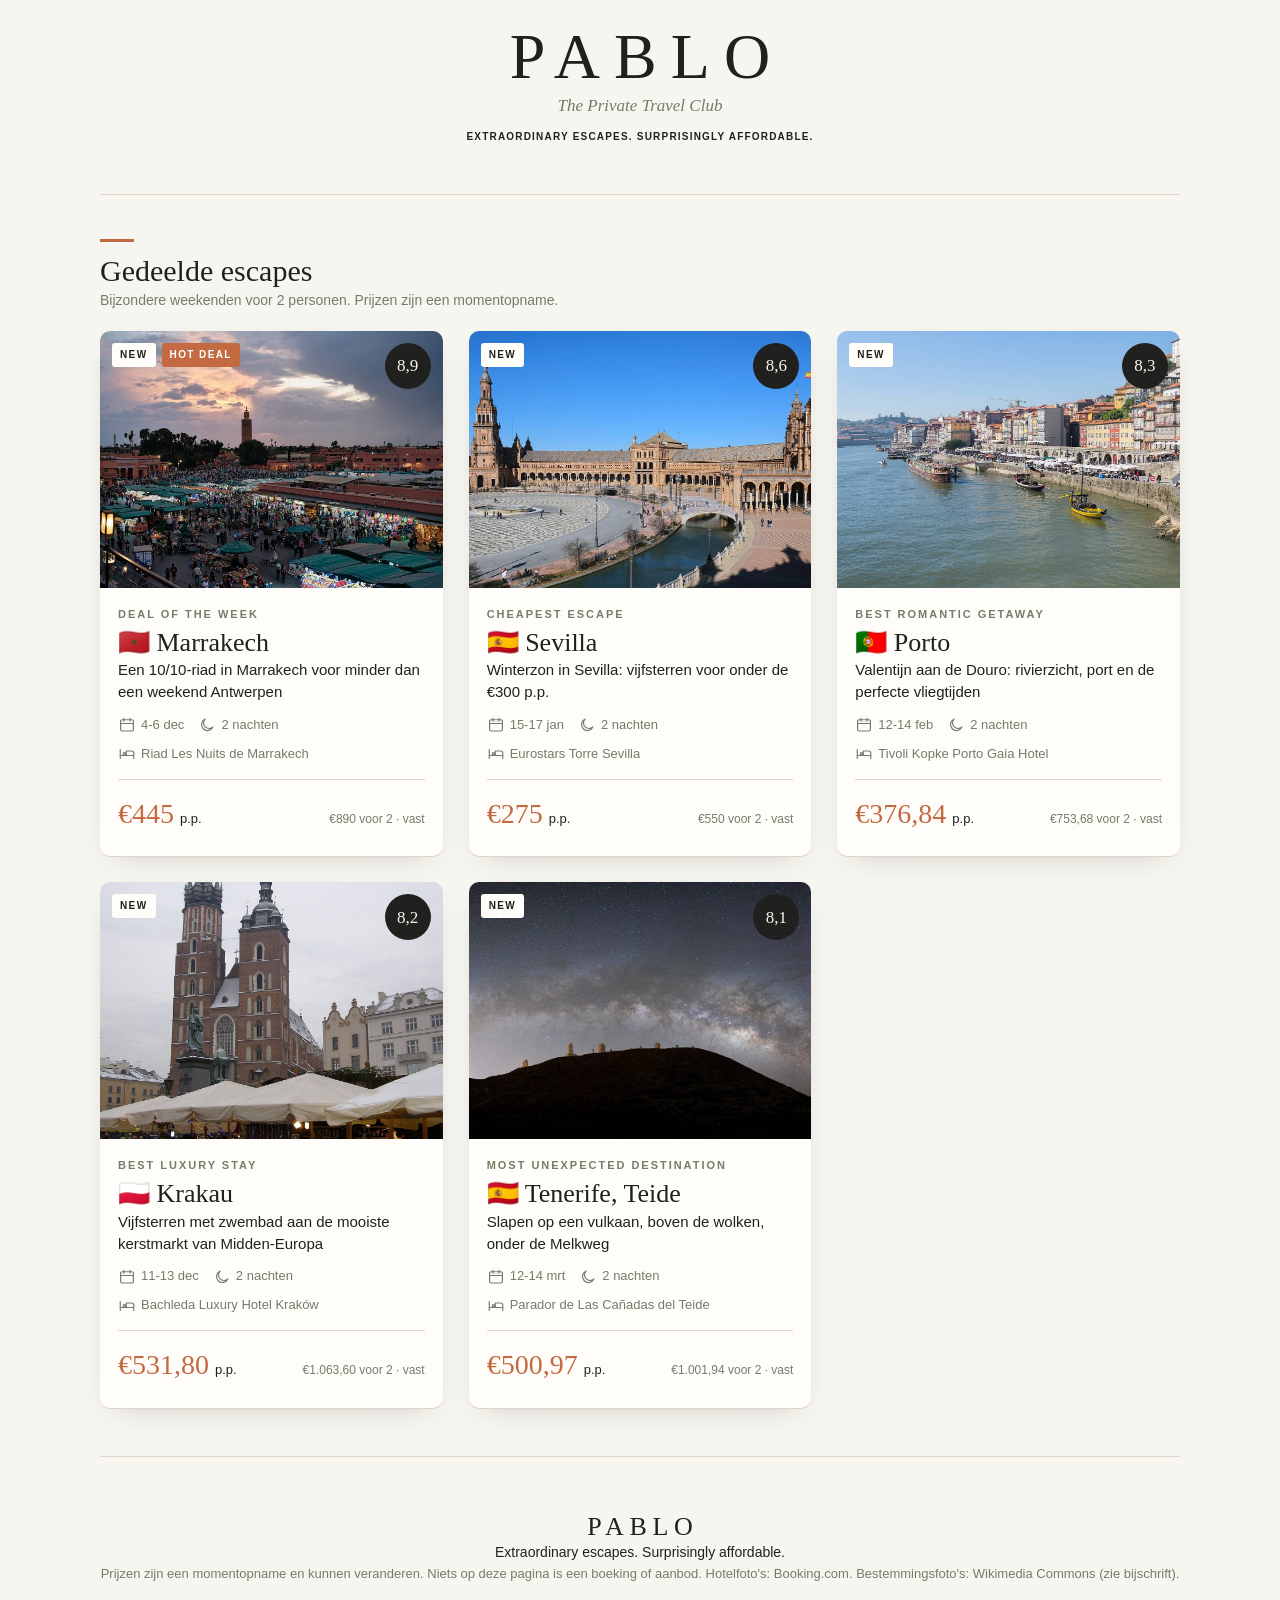
==== index.html @ 0d2dd23f "Add the static Pablo escapes trip site. Publish the finished pages, styles, and images so GitHub Pag" ====
<!doctype html><html lang="nl"><head><meta charset="utf-8">
<meta name="viewport" content="width=device-width,initial-scale=1,viewport-fit=cover">
<title>PABLO · Gedeelde escapes</title><meta name="description" content="Bijzondere weekenden voor 2 personen, met gecontroleerde prijzen."><meta name="robots" content="noindex">
<link rel="canonical" href="https://nickvonoven-code.github.io/pablo-escapes/">
<meta property="og:type" content="article"><meta property="og:site_name" content="PABLO · The Private Travel Club">
<meta property="og:title" content="PABLO · Gedeelde escapes"><meta property="og:description" content="Bijzondere weekenden voor 2 personen, met gecontroleerde prijzen.">
<meta property="og:url" content="https://nickvonoven-code.github.io/pablo-escapes/"><meta property="og:image" content="https://nickvonoven-code.github.io/pablo-escapes/img/og-marrakech-dec-2026.jpg">
<meta property="og:image:width" content="1200"><meta property="og:image:height" content="630"><meta property="og:locale" content="nl_NL">
<meta name="twitter:card" content="summary_large_image"><meta name="twitter:title" content="PABLO · Gedeelde escapes">
<meta name="twitter:description" content="Bijzondere weekenden voor 2 personen, met gecontroleerde prijzen."><meta name="twitter:image" content="https://nickvonoven-code.github.io/pablo-escapes/img/og-marrakech-dec-2026.jpg">
<link rel="stylesheet" href="assets/style.css"></head><body><svg width="0" height="0" style="position:absolute"><defs><symbol id="i-plane" viewBox="0 0 24 24" fill="none" stroke="currentColor" stroke-width="1.6" stroke-linecap="round" stroke-linejoin="round"><path d="M2.5 19h19M10.5 13.5 4 11l1.5-1.5 7 1 4.5-4.5c.8-.8 2.2-.8 3 0s.8 2.2 0 3l-4.5 4.5 1 7L15 22l-2.5-6.5-3 3V21l-1.5 1-1-3-3-1 1-1.5h2.5z"/></symbol><symbol id="i-bed" viewBox="0 0 24 24" fill="none" stroke="currentColor" stroke-width="1.6" stroke-linecap="round" stroke-linejoin="round"><path d="M3 18V6M3 14h18v4M21 14v-3a3 3 0 0 0-3-3h-7v6M7 11.5a1.5 1.5 0 1 0 0-.01"/></symbol><symbol id="i-moon" viewBox="0 0 24 24" fill="none" stroke="currentColor" stroke-width="1.6" stroke-linecap="round" stroke-linejoin="round"><path d="M20 14.5A8 8 0 1 1 9.5 4a6.5 6.5 0 0 0 10.5 10.5z"/></symbol><symbol id="i-cal" viewBox="0 0 24 24" fill="none" stroke="currentColor" stroke-width="1.6" stroke-linecap="round" stroke-linejoin="round"><rect x="3.5" y="5" width="17" height="15" rx="2"/><path d="M3.5 10h17M8 3v4M16 3v4"/></symbol><symbol id="i-bag" viewBox="0 0 24 24" fill="none" stroke="currentColor" stroke-width="1.6" stroke-linecap="round" stroke-linejoin="round"><rect x="3" y="7.5" width="18" height="12.5" rx="2"/><path d="M9 7.5V5.5a1.5 1.5 0 0 1 1.5-1.5h3A1.5 1.5 0 0 1 15 5.5v2M3 13h18"/></symbol><symbol id="i-star" viewBox="0 0 24 24" fill="none" stroke="currentColor" stroke-width="1.6" stroke-linecap="round" stroke-linejoin="round"><path d="m12 3.5 2.6 5.3 5.9.9-4.3 4.1 1 5.8L12 16.9l-5.2 2.7 1-5.8L3.5 9.7l5.9-.9z"/></symbol><symbol id="i-train" viewBox="0 0 24 24" fill="none" stroke="currentColor" stroke-width="1.6" stroke-linecap="round" stroke-linejoin="round"><rect x="5" y="3.5" width="14" height="13" rx="3"/><path d="M5 10.5h14M8.5 20.5l1.5-4M15.5 20.5l-1.5-4M9 13.5h.01M15 13.5h.01"/></symbol><symbol id="i-car" viewBox="0 0 24 24" fill="none" stroke="currentColor" stroke-width="1.6" stroke-linecap="round" stroke-linejoin="round"><path d="M5 16.5V12l2-5h10l2 5v4.5M3.5 16.5h17M7 19.5v-3M17 19.5v-3M7.5 13.5h.01M16.5 13.5h.01"/></symbol><symbol id="i-clock" viewBox="0 0 24 24" fill="none" stroke="currentColor" stroke-width="1.6" stroke-linecap="round" stroke-linejoin="round"><circle cx="12" cy="12" r="8.5"/><path d="M12 7.5V12l3 2"/></symbol><symbol id="i-back" viewBox="0 0 24 24" fill="none" stroke="currentColor" stroke-width="1.6" stroke-linecap="round" stroke-linejoin="round"><path d="M15 5 8 12l7 7"/></symbol><symbol id="i-pin" viewBox="0 0 24 24" fill="none" stroke="currentColor" stroke-width="1.6" stroke-linecap="round" stroke-linejoin="round"><path d="M12 21s-6.5-6-6.5-11a6.5 6.5 0 0 1 13 0c0 5-6.5 11-6.5 11z"/><circle cx="12" cy="10" r="2.3"/></symbol><symbol id="i-sun" viewBox="0 0 24 24" fill="none" stroke="currentColor" stroke-width="1.6" stroke-linecap="round" stroke-linejoin="round"><circle cx="12" cy="12" r="4"/><path d="M12 2.5v2M12 19.5v2M2.5 12h2M19.5 12h2M5.3 5.3l1.4 1.4M17.3 17.3l1.4 1.4M5.3 18.7l1.4-1.4M17.3 6.7l1.4-1.4"/></symbol><symbol id="i-ext" viewBox="0 0 24 24" fill="none" stroke="currentColor" stroke-width="1.6" stroke-linecap="round" stroke-linejoin="round"><path d="M14 4h6v6M20 4l-9 9M18 14v5a1 1 0 0 1-1 1H5a1 1 0 0 1-1-1V7a1 1 0 0 1 1-1h5"/></symbol><symbol id="i-wallet" viewBox="0 0 24 24" fill="none" stroke="currentColor" stroke-width="1.6" stroke-linecap="round" stroke-linejoin="round"><rect x="3" y="6" width="18" height="14" rx="2"/><path d="M3 10h18M16 15h.01M6 6l9-3 1.5 3"/></symbol><symbol id="i-list" viewBox="0 0 24 24" fill="none" stroke="currentColor" stroke-width="1.6" stroke-linecap="round" stroke-linejoin="round"><path d="M9 6h11M9 12h11M9 18h11M4 6h.01M4 12h.01M4 18h.01"/></symbol></defs></svg>
<div class="home"><header class="mast"><div class="mast-in"><a href="" class="logo" style="text-decoration:none;color:inherit">PABLO</a><div class="sub">The Private Travel Club</div><div class="tag">Extraordinary escapes. Surprisingly affordable.</div></div></header><div class="wrap"><section class="sec"><div class="sec-h"><h2>Gedeelde escapes</h2><p>Bijzondere weekenden voor 2 personen. Prijzen zijn een momentopname.</p></div><div class="grid"><a class="card" href="marrakech-dec-2026/"><div class="card-img"><img class="ph" src="img/mar-d1.jpg" alt="Bestemming: Jemaa el-Fnaa bij zonsondergang (Wikimedia Commons)" loading="lazy"><div class="badges"><span class="badge b-new">NEW</span><span class="badge b-hot">HOT DEAL</span></div><div class="score">8,9</div></div>
<div class="card-body"><div class="kicker">Deal of the Week</div><h3>🇲🇦 Marrakech</h3><p class="hl">Een 10/10-riad in Marrakech voor minder dan een weekend Antwerpen</p>
<ul class="meta"><li><svg class="ic" viewBox="0 0 24 24" aria-hidden="true"><use href="#i-cal"/></svg>4-6 dec</li><li><svg class="ic" viewBox="0 0 24 24" aria-hidden="true"><use href="#i-moon"/></svg>2 nachten</li><li><svg class="ic" viewBox="0 0 24 24" aria-hidden="true"><use href="#i-bed"/></svg>Riad Les Nuits de Marrakech</li></ul>
<div class="price"><span class="pp">€445</span><span class="unit">p.p.</span><span class="tot">€890 voor 2 · vast</span></div></div></a><a class="card" href="sevilla-jan-2027/"><div class="card-img"><img class="ph" src="img/sev-d1.jpg" alt="Bestemming: Plaza de España (Wikimedia Commons)" loading="lazy"><div class="badges"><span class="badge b-new">NEW</span></div><div class="score">8,6</div></div>
<div class="card-body"><div class="kicker">Cheapest Escape</div><h3>🇪🇸 Sevilla</h3><p class="hl">Winterzon in Sevilla: vijfsterren voor onder de €300 p.p.</p>
<ul class="meta"><li><svg class="ic" viewBox="0 0 24 24" aria-hidden="true"><use href="#i-cal"/></svg>15-17 jan</li><li><svg class="ic" viewBox="0 0 24 24" aria-hidden="true"><use href="#i-moon"/></svg>2 nachten</li><li><svg class="ic" viewBox="0 0 24 24" aria-hidden="true"><use href="#i-bed"/></svg>Eurostars Torre Sevilla</li></ul>
<div class="price"><span class="pp">€275</span><span class="unit">p.p.</span><span class="tot">€550 voor 2 · vast</span></div></div></a><a class="card" href="porto-feb-2027/"><div class="card-img"><img class="ph" src="img/por-d1.jpg" alt="Bestemming: Ribeira vanaf de Dom Luís-brug (Wikimedia Commons)" loading="lazy"><div class="badges"><span class="badge b-new">NEW</span></div><div class="score">8,3</div></div>
<div class="card-body"><div class="kicker">Best Romantic Getaway</div><h3>🇵🇹 Porto</h3><p class="hl">Valentijn aan de Douro: rivierzicht, port en de perfecte vliegtijden</p>
<ul class="meta"><li><svg class="ic" viewBox="0 0 24 24" aria-hidden="true"><use href="#i-cal"/></svg>12-14 feb</li><li><svg class="ic" viewBox="0 0 24 24" aria-hidden="true"><use href="#i-moon"/></svg>2 nachten</li><li><svg class="ic" viewBox="0 0 24 24" aria-hidden="true"><use href="#i-bed"/></svg>Tivoli Kopke Porto Gaia Hotel</li></ul>
<div class="price"><span class="pp">€376,84</span><span class="unit">p.p.</span><span class="tot">€753,68 voor 2 · vast</span></div></div></a><a class="card" href="krakau-dec-2026/"><div class="card-img"><img class="ph" src="img/kra-d1.jpg" alt="Bestemming: kerstmarkt op de Rynek (Wikimedia Commons)" loading="lazy"><div class="badges"><span class="badge b-new">NEW</span></div><div class="score">8,2</div></div>
<div class="card-body"><div class="kicker">Best Luxury Stay</div><h3>🇵🇱 Krakau</h3><p class="hl">Vijfsterren met zwembad aan de mooiste kerstmarkt van Midden-Europa</p>
<ul class="meta"><li><svg class="ic" viewBox="0 0 24 24" aria-hidden="true"><use href="#i-cal"/></svg>11-13 dec</li><li><svg class="ic" viewBox="0 0 24 24" aria-hidden="true"><use href="#i-moon"/></svg>2 nachten</li><li><svg class="ic" viewBox="0 0 24 24" aria-hidden="true"><use href="#i-bed"/></svg>Bachleda Luxury Hotel Kraków</li></ul>
<div class="price"><span class="pp">€531,80</span><span class="unit">p.p.</span><span class="tot">€1.063,60 voor 2 · vast</span></div></div></a><a class="card" href="tenerife-teide-mrt-2027/"><div class="card-img"><img class="ph" src="img/tei-d3.jpg" alt="Bestemming: sterrenhemel boven het Teide-observatorium (Wikimedia Commons)" loading="lazy"><div class="badges"><span class="badge b-new">NEW</span></div><div class="score">8,1</div></div>
<div class="card-body"><div class="kicker">Most Unexpected Destination</div><h3>🇪🇸 Tenerife, Teide</h3><p class="hl">Slapen op een vulkaan, boven de wolken, onder de Melkweg</p>
<ul class="meta"><li><svg class="ic" viewBox="0 0 24 24" aria-hidden="true"><use href="#i-cal"/></svg>12-14 mrt</li><li><svg class="ic" viewBox="0 0 24 24" aria-hidden="true"><use href="#i-moon"/></svg>2 nachten</li><li><svg class="ic" viewBox="0 0 24 24" aria-hidden="true"><use href="#i-bed"/></svg>Parador de Las Cañadas del Teide</li></ul>
<div class="price"><span class="pp">€500,97</span><span class="unit">p.p.</span><span class="tot">€1.001,94 voor 2 · vast</span></div></div></a></div></section><footer class="foot"><div class="logo s">PABLO</div><div>Extraordinary escapes. Surprisingly affordable.</div><div class="small">Prijzen zijn een momentopname en kunnen veranderen. Niets op deze pagina is een boeking of aanbod. Hotelfoto's: Booking.com. Bestemmingsfoto's: Wikimedia Commons (zie bijschrift).</div></footer></div></div></body></html>
---- assets/style.css ----
:root{--ivory:#F7F5F0;--char:#20201E;--sand:#DED5C7;--olive:#777B68;--accent:#C46A43;--paper:#FFFDF9;
--serif:"Iowan Old Style","Palatino Linotype",Palatino,"Book Antiqua",Georgia,serif;
--sans:-apple-system,BlinkMacSystemFont,"SF Pro Text","Helvetica Neue",Inter,Arial,sans-serif}
*{box-sizing:border-box}html{scroll-behavior:smooth;-webkit-text-size-adjust:100%}
body{margin:0;background:var(--ivory);color:var(--char);font:16px/1.6 var(--sans);-webkit-font-smoothing:antialiased}
img{display:block;max-width:100%}a{color:inherit}
.ic{width:18px;height:18px;flex:none;vertical-align:-3px}
.wrap{max-width:1120px;margin:0 auto;padding:0 20px}
/* masthead */
.mast{background:var(--ivory)}
.mast-in{text-align:center;padding:22px 20px 10px}
.edition{font-size:11px;letter-spacing:.18em;text-transform:uppercase;color:var(--olive)}
.logo{font-family:var(--serif);font-size:44px;letter-spacing:.22em;line-height:1.1;margin:6px 0 0;padding-left:.22em}
.logo.s{font-size:26px}
.sub{font-family:var(--serif);font-style:italic;font-size:17px;color:var(--olive)}
.tag{font-size:12px;letter-spacing:.08em;margin-top:6px}
.nav{position:sticky;top:0;z-index:20;background:rgba(247,245,240,.94);backdrop-filter:blur(8px);-webkit-backdrop-filter:blur(8px);border-bottom:1px solid var(--sand);display:flex;gap:22px;overflow-x:auto;padding:10px 20px 12px;justify-content:flex-start;scrollbar-width:none;border-top:1px solid var(--sand)}
.nav::-webkit-scrollbar{display:none}
.nav a{text-decoration:none;font-size:12px;letter-spacing:.14em;text-transform:uppercase;white-space:nowrap;color:var(--char)}
.nav a:hover{color:var(--accent)}
@media(min-width:760px){.nav{justify-content:center}.logo{font-size:64px}}
/* lead */
.lead{display:block;position:relative;text-decoration:none;color:#fff;min-height:78vh;overflow:hidden;background:var(--char)}
.lead .ph,.a-hero .ph{position:absolute;inset:0;width:100%;height:100%;object-fit:cover}
.lead:after,.a-hero:after{content:"";position:absolute;inset:0;background:linear-gradient(180deg,rgba(0,0,0,.05) 30%,rgba(20,20,18,.82))}
.lead-over,.a-over{position:absolute;z-index:2;left:0;right:0;bottom:0;padding:28px 20px 34px;max-width:1120px;margin:0 auto}
.lead h1,.a-over h1{font-family:var(--serif);font-weight:500;font-size:34px;line-height:1.12;margin:8px 0 10px;max-width:820px}
.lede{font-size:17px;opacity:.92;max-width:640px;margin:0 0 14px}
.lead-meta{display:flex;flex-wrap:wrap;gap:16px;align-items:center;font-size:14px}
.lead-meta span{display:inline-flex;gap:6px;align-items:center}
.lead-price{background:var(--accent);padding:4px 12px;border-radius:99px;font-weight:600}
.cta{display:inline-block;margin-top:16px;font-size:13px;letter-spacing:.12em;text-transform:uppercase;border-bottom:1px solid #fff;padding-bottom:2px}
@media(min-width:760px){.lead h1,.a-over h1{font-size:54px}.lead-over,.a-over{padding:40px 40px 54px}}
.kicker{font-size:11px;letter-spacing:.18em;text-transform:uppercase;color:var(--olive);font-weight:600}
.kicker.light{color:#F0E6DA}
.badges{display:flex;gap:6px;flex-wrap:wrap}
.badge{font-size:10px;font-weight:700;letter-spacing:.14em;padding:4px 8px;border-radius:3px;background:var(--paper);color:var(--char)}
.b-hot{background:var(--accent);color:#fff}.b-drop{background:var(--olive);color:#fff}
/* home */
.greet{font-family:var(--serif);font-size:24px;line-height:1.3;margin:40px 0 10px;max-width:700px}
.stamp{display:flex;gap:8px;align-items:flex-start;font-size:13px;color:var(--olive);margin:0 0 10px}
.sec{padding:44px 0 8px;border-top:1px solid var(--sand);margin-top:36px}
.sec-h{display:flex;flex-direction:column;gap:2px;margin-bottom:20px}
.sec-h h2{font-family:var(--serif);font-weight:500;font-size:30px;margin:0;line-height:1.1}
.sec-h h2:before{content:"";display:block;width:34px;height:3px;background:var(--accent);margin-bottom:12px}
.sec-h p{margin:0;color:var(--olive);font-size:14px}
.feed{list-style:none;margin:0;padding:0}
.feed li{border-bottom:1px solid var(--sand)}
.feed a{display:flex;gap:14px;padding:14px 0;text-decoration:none;align-items:center}
.feed .ph{width:86px;height:86px;object-fit:cover;border-radius:6px;flex:none}
.feed-m{display:flex;gap:8px;align-items:center;flex-wrap:wrap;margin-bottom:4px}
.feed time{font-size:12px;color:var(--olive);font-variant-numeric:tabular-nums}
.feed .badge{background:var(--sand)}.feed .b-hot{background:var(--accent)}
.feed h4{font-family:var(--serif);font-weight:500;font-size:18px;line-height:1.25;margin:0 0 4px}
.feed-p{font-size:13px;color:var(--olive)}
.grid{display:grid;grid-template-columns:1fr;gap:26px}
@media(min-width:700px){.grid{grid-template-columns:1fr 1fr}}
@media(min-width:1020px){.grid{grid-template-columns:1fr 1fr 1fr}}
.card{display:block;text-decoration:none;background:var(--paper);border-radius:10px;overflow:hidden;box-shadow:0 1px 0 var(--sand),0 10px 30px -18px rgba(32,32,30,.35);transition:transform .2s}
.card:hover{transform:translateY(-3px)}
.card-img{position:relative;aspect-ratio:4/3;overflow:hidden}
.card-img .ph{width:100%;height:100%;object-fit:cover}
.card-img .badges{position:absolute;top:12px;left:12px}
.score{position:absolute;top:12px;right:12px;width:46px;height:46px;border-radius:50%;background:var(--char);color:var(--ivory);display:grid;place-items:center;font-family:var(--serif);font-size:17px}
.card-body{padding:18px 18px 20px}
.card h3{font-family:var(--serif);font-weight:500;font-size:26px;margin:4px 0 2px;line-height:1.15}
.hl{margin:0 0 12px;font-size:15px;line-height:1.45}
.meta{list-style:none;padding:0;margin:0 0 14px;display:flex;flex-wrap:wrap;gap:8px 14px;font-size:13px;color:var(--olive)}
.meta li{display:inline-flex;gap:5px;align-items:center}
.price{display:flex;align-items:baseline;gap:6px;flex-wrap:wrap;border-top:1px solid var(--sand);padding-top:12px}
.pp{font-family:var(--serif);font-size:28px;color:var(--accent)}.unit{font-size:13px}.tot{font-size:12px;color:var(--olive);margin-left:auto}
.chips{display:flex;flex-wrap:wrap;gap:8px;margin:-4px 0 20px;align-items:center}
.chip{font:600 12px var(--sans);letter-spacing:.06em;border:1px solid var(--sand);background:transparent;padding:7px 12px;border-radius:99px;cursor:pointer;display:inline-flex;gap:5px;align-items:center;color:var(--char)}
.chip .ic{width:14px;height:14px}.chip.on{background:var(--char);color:var(--ivory);border-color:var(--char)}
.sp{flex:1}
.tbl{overflow-x:auto}table{border-collapse:collapse;width:100%;font-size:14px;min-width:620px}
th{font-size:11px;letter-spacing:.12em;text-transform:uppercase;color:var(--olive);text-align:left;font-weight:600;padding:8px 10px;border-bottom:1px solid var(--char)}
td{padding:12px 10px;border-bottom:1px solid var(--sand);vertical-align:top}td small{display:block;color:var(--olive);font-size:12px}
td a{text-decoration:none;font-weight:600}.r{text-align:right;font-variant-numeric:tabular-nums}
.lw{list-style:none;padding:0;margin:0 0 12px}
.lw li{display:grid;grid-template-columns:1fr;gap:2px;padding:12px 0;border-bottom:1px solid var(--sand);font-size:14px}
.lw em{font-style:normal;color:var(--accent);font-weight:600;font-size:13px}
@media(min-width:700px){.lw li{grid-template-columns:240px 1fr 220px}}
.mini{font-family:var(--serif);font-weight:500;font-size:20px;margin:28px 0 4px}.mini small{font-family:var(--sans);font-size:12px;color:var(--olive)}
.ph{display:block;background-position:center;background-size:cover;background-repeat:no-repeat;background-color:var(--sand)}
.wish{background:var(--paper);border-radius:10px;overflow:hidden;display:grid;grid-template-columns:1fr}
.wish .ph{width:100%;aspect-ratio:16/10}.wish-b{padding:22px}
.wish h3{font-family:var(--serif);font-weight:500;font-size:28px;margin:6px 0 12px}
@media(min-width:800px){.wish{grid-template-columns:1.2fr 1fr}.wish .ph{height:100%;min-height:360px;aspect-ratio:auto}}
dl{margin:0 0 16px;font-size:14px}dt{font-size:11px;letter-spacing:.12em;text-transform:uppercase;color:var(--olive);margin-top:10px}dd{margin:2px 0 0}
.notes{padding-left:18px;font-size:15px}.notes li{margin:6px 0}
.foot{text-align:center;padding:50px 0 60px;border-top:1px solid var(--sand);margin-top:40px;font-size:14px}
.small{font-size:13px;color:var(--olive)}
.btn{display:inline-flex;gap:8px;align-items:center;text-decoration:none;font-size:13px;font-weight:600;letter-spacing:.04em;border:1px solid var(--char);padding:10px 14px;border-radius:99px;margin-top:6px}
.btn .ic{width:14px;height:14px}.btn-dark{background:var(--char);color:var(--ivory)}
/* article routing */
.article{display:none;background:var(--ivory)}
.article:target{display:block}
body:has(.article:target) .home{display:none}
.backbar{position:sticky;top:0;z-index:30;display:flex;gap:6px;align-items:center;padding:12px 20px;background:rgba(247,245,240,.92);backdrop-filter:blur(8px);-webkit-backdrop-filter:blur(8px);text-decoration:none;font-size:13px;letter-spacing:.1em;text-transform:uppercase;border-bottom:1px solid var(--sand)}
.backbar.bottom{position:static;background:none;border:0;padding:30px 0 60px}
.a-hero{position:relative;min-height:72vh;color:#fff;overflow:hidden;background:var(--char)}
.credit{position:absolute;z-index:2;right:12px;top:10px;font-size:10px;opacity:.75;max-width:60%;text-align:right}
.a-over .badges{margin-bottom:10px}
.facts{display:grid;grid-template-columns:1fr 1fr;gap:1px;background:var(--sand);border:1px solid var(--sand);border-radius:10px;overflow:hidden;margin:18px 0 26px}
.facts div{background:var(--paper);padding:14px;display:flex;flex-direction:column;gap:2px;font-size:14px}
.facts .ic{color:var(--accent);margin-bottom:4px}.facts span{font-size:12px;color:var(--olive)}
.facts div:last-child{grid-column:1/-1}
@media(min-width:760px){.facts{grid-template-columns:repeat(5,1fr)}.facts div:last-child{grid-column:auto}}
.intro{font-family:var(--serif);font-size:21px;line-height:1.5;max-width:760px}
.sh{font-family:var(--serif);font-weight:500;font-size:26px;margin:44px 0 16px;display:flex;align-items:center;gap:12px}
.sh:before{content:"";width:22px;height:3px;background:var(--accent)}
.gallery{display:flex;gap:12px;overflow-x:auto;scroll-snap-type:x mandatory;padding-bottom:8px;margin:0 -20px;padding-left:20px;padding-right:20px}
.gallery figure{margin:0;flex:0 0 82%;scroll-snap-align:start}
@media(min-width:760px){.gallery figure{flex-basis:44%}}
.gallery .ph{width:100%;aspect-ratio:4/3;object-fit:cover;border-radius:8px}
figcaption{font-size:13px;margin-top:8px;display:flex;gap:8px;align-items:center}
.tag{font-size:10px;font-weight:700;letter-spacing:.12em;text-transform:uppercase;padding:3px 7px;border-radius:3px}
.tag-h{background:var(--char);color:var(--ivory)}.tag-d{background:var(--sand)}
.costs{background:var(--paper);border-radius:10px;padding:18px}
.stack{display:flex;height:18px;border-radius:99px;overflow:hidden;margin-bottom:14px}
.legend{list-style:none;padding:0;margin:0;font-size:14px}
.legend li{display:flex;gap:10px;align-items:center;padding:7px 0;border-bottom:1px solid var(--sand)}
.legend i{width:10px;height:10px;border-radius:50%;flex:none}.legend span{flex:1}
.legend b{font-variant-numeric:tabular-nums}.legend .sum{border:0;font-weight:700;padding-top:12px}
.tiers{display:grid;grid-template-columns:1fr;gap:12px;margin:14px 0 8px}
@media(min-width:700px){.tiers{grid-template-columns:repeat(3,1fr)}}
.tier{border:1px solid var(--sand);border-radius:10px;padding:16px;background:var(--ivory)}
.tier-on{border-color:var(--char);background:var(--paper)}
.tier-n{font-size:11px;letter-spacing:.16em;text-transform:uppercase;color:var(--olive);font-weight:700}
.tier-pp{font-family:var(--serif);font-size:30px;color:var(--accent);line-height:1.2}.tier-pp small{font-family:var(--sans);font-size:13px;color:var(--char)}
.tier-t{font-weight:600;font-size:15px}.tier-v{font-size:12px;color:var(--olive);margin-top:6px}
.tbar{height:6px;background:var(--sand);border-radius:99px;margin-top:10px;overflow:hidden}.tbar span{display:block;height:100%;background:var(--olive)}
.tier-on .tbar span{background:var(--accent)}
.legs{display:grid;gap:12px}@media(min-width:760px){.legs{grid-template-columns:1fr 1fr}}
.leg{background:var(--paper);border-radius:10px;padding:18px}
.leg-top{display:flex;justify-content:space-between;align-items:center;font-size:13px;color:var(--olive)}
.leg-dir{display:inline-flex;gap:6px;align-items:center}.leg-price{font-family:var(--serif);font-size:24px;color:var(--accent)}.leg-price small{font-size:12px;color:var(--char);font-family:var(--sans)}
.leg-route{display:flex;align-items:center;gap:10px;margin:12px 0 4px;font-family:var(--serif);font-size:26px}
.line{flex:1;border-top:1px dashed var(--olive);position:relative;text-align:center}.line em{position:relative;top:-11px;background:var(--paper);padding:0 6px;font-family:var(--sans);font-style:normal;font-size:12px;color:var(--olive)}
.leg-sub{font-size:14px}.leg-bag{display:flex;gap:6px;align-items:center;font-size:13px;color:var(--olive);margin:8px 0 4px}
.hotel{background:var(--paper);border-radius:10px;overflow:hidden;display:grid}
.hotel .ph{width:100%;aspect-ratio:16/10;object-fit:cover}.hotel-b{padding:20px}
@media(min-width:800px){.hotel{grid-template-columns:1fr 1fr}.hotel .ph{height:100%;min-height:380px;aspect-ratio:auto}}
.hotel-top{display:flex;justify-content:space-between;gap:10px;align-items:flex-start}
.hotel h3{font-family:var(--serif);font-weight:500;font-size:24px;margin:0;line-height:1.2}
.rate{background:var(--char);color:var(--ivory);border-radius:6px 6px 6px 0;padding:5px 9px;font-weight:700;font-size:15px}
.hl-list,.plain{list-style:none;padding:0;margin:12px 0;font-size:14px}
.hl-list li,.plain li{display:flex;gap:10px;align-items:flex-start;padding:7px 0;border-bottom:1px solid var(--sand)}
.hl-list .ic,.plain .ic{color:var(--accent);margin-top:2px}
.note{display:flex;gap:12px;background:var(--sand);border-radius:10px;padding:14px 16px;margin-top:12px;font-size:14px}.note .ic{color:var(--accent)}
.itin{list-style:none;padding:0;margin:0;border-left:2px solid var(--sand);margin-left:8px}
.itin li{position:relative;padding:0 0 22px 22px}
.itin li:before{content:"";position:absolute;left:-7px;top:6px;width:12px;height:12px;border-radius:50%;background:var(--accent)}
.day{font-size:11px;letter-spacing:.16em;text-transform:uppercase;color:var(--olive);font-weight:700}
.itin h4{font-family:var(--serif);font-weight:500;font-size:20px;margin:2px 0 4px}.itin p{margin:0;font-size:15px}
.scores{list-style:none;padding:0;margin:0}
.scores li{display:grid;grid-template-columns:130px 1fr 34px;gap:12px;align-items:center;padding:6px 0;font-size:14px}
.scores small{color:var(--olive)}.sb{height:8px;background:var(--sand);border-radius:99px;overflow:hidden}.sb span{display:block;height:100%;background:var(--olive)}
.scores b{text-align:right;font-variant-numeric:tabular-nums}
.pc{display:grid;gap:12px;margin-top:20px}@media(min-width:700px){.pc{grid-template-columns:1fr 1fr}}
.pc>div{background:var(--paper);border-radius:10px;padding:16px 18px}.pc h4{margin:0 0 6px;font-size:12px;letter-spacing:.14em;text-transform:uppercase}
.pc ul{margin:0;padding-left:0;list-style:none;font-size:14px}.pc li{padding:4px 0 4px 22px;position:relative}
.pc li:before{content:"+";position:absolute;left:0;color:var(--olive);font-weight:700}.pc .con li:before{content:"−";color:var(--accent)}
.verdict{font-family:var(--serif);font-size:22px;line-height:1.4;margin:28px 0 0;padding:4px 0 4px 18px;border-left:3px solid var(--accent)}
.verdict cite{display:block;font-family:var(--sans);font-style:normal;font-size:12px;letter-spacing:.14em;text-transform:uppercase;color:var(--olive);margin-top:8px}
.todo{list-style:none;padding:0;margin:0;background:var(--paper);border-radius:10px}
.todo li{border-bottom:1px solid var(--sand)}.todo li:last-child{border:0}
.todo label{display:flex;gap:12px;align-items:center;padding:14px 16px;cursor:pointer;font-size:15px}
.todo input{appearance:none;-webkit-appearance:none;width:22px;height:22px;border:1.5px solid var(--olive);border-radius:6px;flex:none;display:grid;place-items:center;margin:0}
.todo input:checked{background:var(--accent);border-color:var(--accent)}
.todo input:checked:after{content:"";width:6px;height:11px;border:solid #fff;border-width:0 2px 2px 0;transform:rotate(45deg) translate(-1px,-1px)}
.todo input:checked+span{text-decoration:line-through;color:var(--olive)}
.prog{font-family:var(--sans);font-size:13px;color:var(--olive);margin-left:auto}
.hide{display:none!important}

.cr{color:var(--olive);font-size:11px;margin-left:4px}.home .grid{margin-top:18px}a.credit{text-decoration:none}
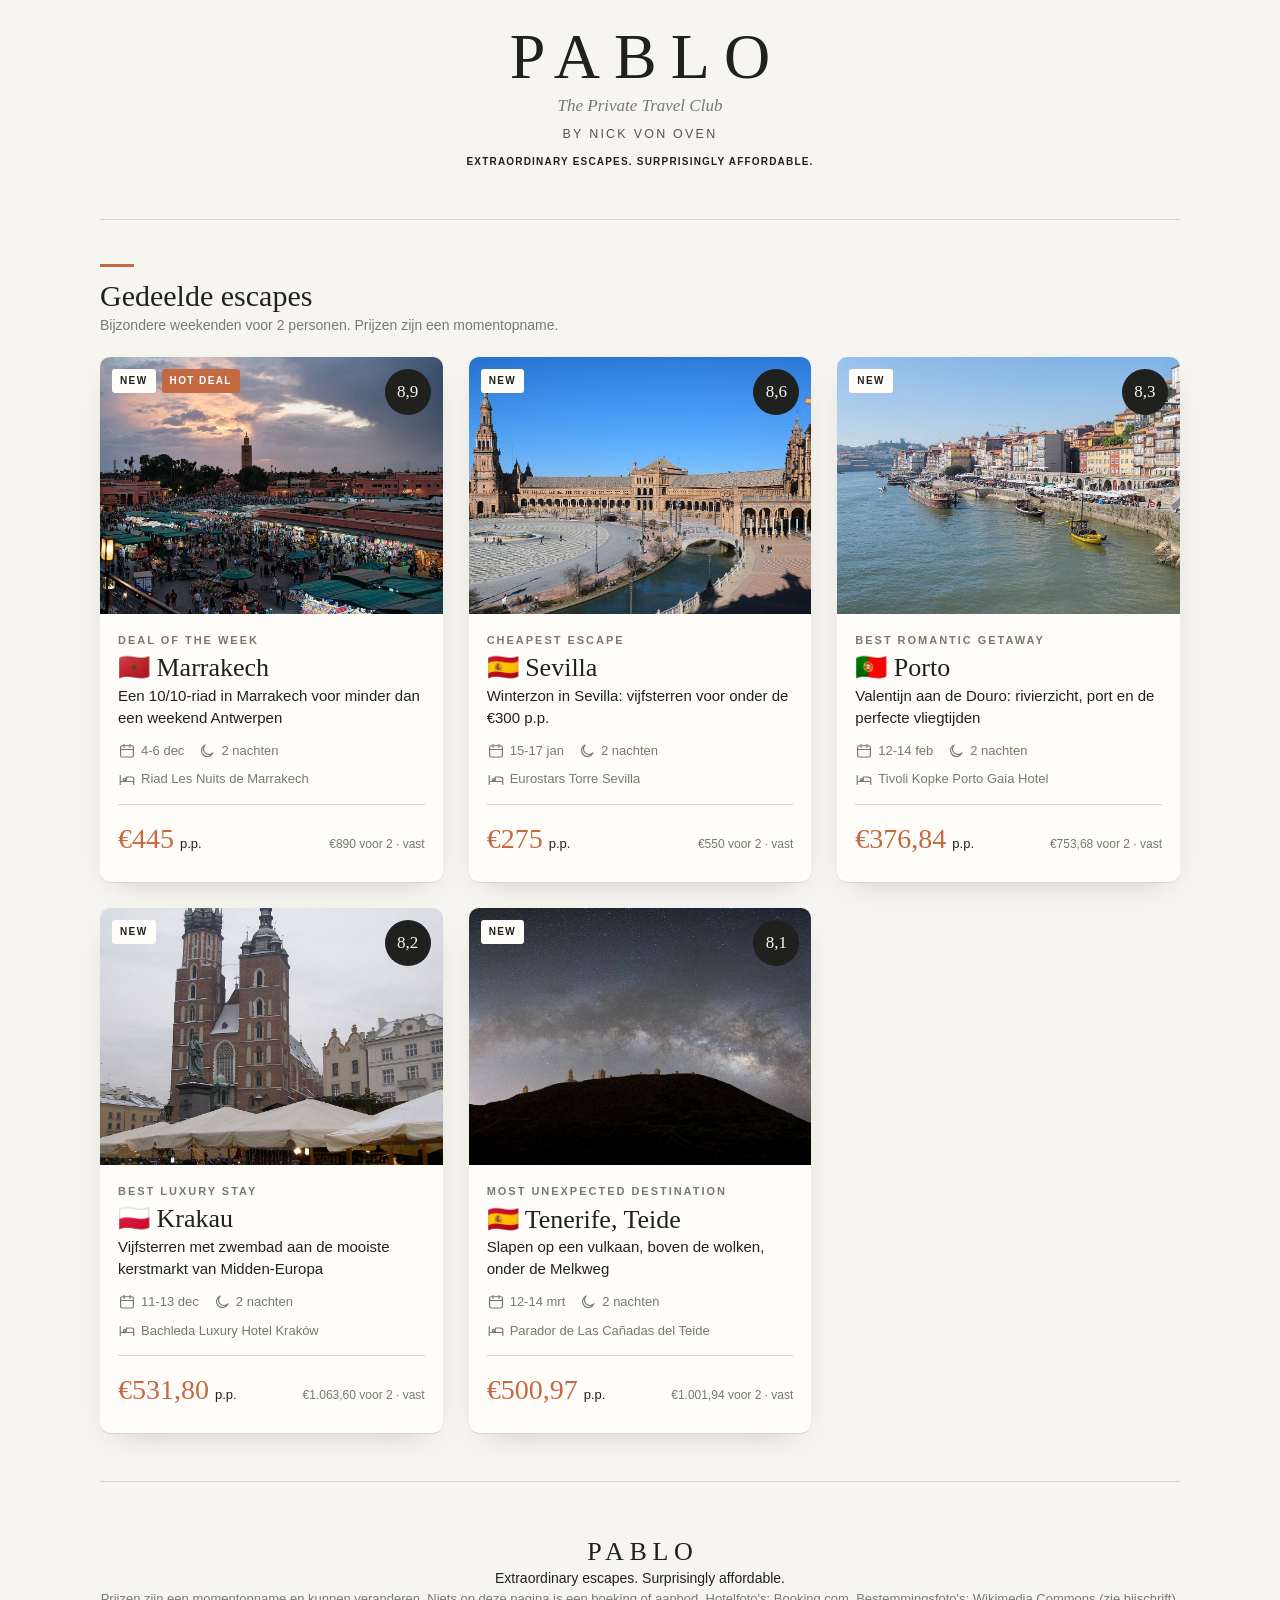
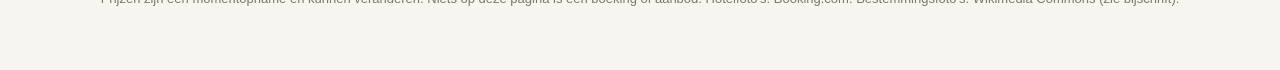
==== commit eec91a93: "Add byline to header Co-authored-by: nickvonoven-code <nickvonoven-code@users.noreply.github.com>" ====
--- a/index.html
+++ b/index.html
@@ -9,7 +9,7 @@
 <meta name="twitter:card" content="summary_large_image"><meta name="twitter:title" content="PABLO · Gedeelde escapes">
 <meta name="twitter:description" content="Bijzondere weekenden voor 2 personen, met gecontroleerde prijzen."><meta name="twitter:image" content="https://nickvonoven-code.github.io/pablo-escapes/img/og-marrakech-dec-2026.jpg">
 <link rel="stylesheet" href="assets/style.css"></head><body><svg width="0" height="0" style="position:absolute"><defs><symbol id="i-plane" viewBox="0 0 24 24" fill="none" stroke="currentColor" stroke-width="1.6" stroke-linecap="round" stroke-linejoin="round"><path d="M2.5 19h19M10.5 13.5 4 11l1.5-1.5 7 1 4.5-4.5c.8-.8 2.2-.8 3 0s.8 2.2 0 3l-4.5 4.5 1 7L15 22l-2.5-6.5-3 3V21l-1.5 1-1-3-3-1 1-1.5h2.5z"/></symbol><symbol id="i-bed" viewBox="0 0 24 24" fill="none" stroke="currentColor" stroke-width="1.6" stroke-linecap="round" stroke-linejoin="round"><path d="M3 18V6M3 14h18v4M21 14v-3a3 3 0 0 0-3-3h-7v6M7 11.5a1.5 1.5 0 1 0 0-.01"/></symbol><symbol id="i-moon" viewBox="0 0 24 24" fill="none" stroke="currentColor" stroke-width="1.6" stroke-linecap="round" stroke-linejoin="round"><path d="M20 14.5A8 8 0 1 1 9.5 4a6.5 6.5 0 0 0 10.5 10.5z"/></symbol><symbol id="i-cal" viewBox="0 0 24 24" fill="none" stroke="currentColor" stroke-width="1.6" stroke-linecap="round" stroke-linejoin="round"><rect x="3.5" y="5" width="17" height="15" rx="2"/><path d="M3.5 10h17M8 3v4M16 3v4"/></symbol><symbol id="i-bag" viewBox="0 0 24 24" fill="none" stroke="currentColor" stroke-width="1.6" stroke-linecap="round" stroke-linejoin="round"><rect x="3" y="7.5" width="18" height="12.5" rx="2"/><path d="M9 7.5V5.5a1.5 1.5 0 0 1 1.5-1.5h3A1.5 1.5 0 0 1 15 5.5v2M3 13h18"/></symbol><symbol id="i-star" viewBox="0 0 24 24" fill="none" stroke="currentColor" stroke-width="1.6" stroke-linecap="round" stroke-linejoin="round"><path d="m12 3.5 2.6 5.3 5.9.9-4.3 4.1 1 5.8L12 16.9l-5.2 2.7 1-5.8L3.5 9.7l5.9-.9z"/></symbol><symbol id="i-train" viewBox="0 0 24 24" fill="none" stroke="currentColor" stroke-width="1.6" stroke-linecap="round" stroke-linejoin="round"><rect x="5" y="3.5" width="14" height="13" rx="3"/><path d="M5 10.5h14M8.5 20.5l1.5-4M15.5 20.5l-1.5-4M9 13.5h.01M15 13.5h.01"/></symbol><symbol id="i-car" viewBox="0 0 24 24" fill="none" stroke="currentColor" stroke-width="1.6" stroke-linecap="round" stroke-linejoin="round"><path d="M5 16.5V12l2-5h10l2 5v4.5M3.5 16.5h17M7 19.5v-3M17 19.5v-3M7.5 13.5h.01M16.5 13.5h.01"/></symbol><symbol id="i-clock" viewBox="0 0 24 24" fill="none" stroke="currentColor" stroke-width="1.6" stroke-linecap="round" stroke-linejoin="round"><circle cx="12" cy="12" r="8.5"/><path d="M12 7.5V12l3 2"/></symbol><symbol id="i-back" viewBox="0 0 24 24" fill="none" stroke="currentColor" stroke-width="1.6" stroke-linecap="round" stroke-linejoin="round"><path d="M15 5 8 12l7 7"/></symbol><symbol id="i-pin" viewBox="0 0 24 24" fill="none" stroke="currentColor" stroke-width="1.6" stroke-linecap="round" stroke-linejoin="round"><path d="M12 21s-6.5-6-6.5-11a6.5 6.5 0 0 1 13 0c0 5-6.5 11-6.5 11z"/><circle cx="12" cy="10" r="2.3"/></symbol><symbol id="i-sun" viewBox="0 0 24 24" fill="none" stroke="currentColor" stroke-width="1.6" stroke-linecap="round" stroke-linejoin="round"><circle cx="12" cy="12" r="4"/><path d="M12 2.5v2M12 19.5v2M2.5 12h2M19.5 12h2M5.3 5.3l1.4 1.4M17.3 17.3l1.4 1.4M5.3 18.7l1.4-1.4M17.3 6.7l1.4-1.4"/></symbol><symbol id="i-ext" viewBox="0 0 24 24" fill="none" stroke="currentColor" stroke-width="1.6" stroke-linecap="round" stroke-linejoin="round"><path d="M14 4h6v6M20 4l-9 9M18 14v5a1 1 0 0 1-1 1H5a1 1 0 0 1-1-1V7a1 1 0 0 1 1-1h5"/></symbol><symbol id="i-wallet" viewBox="0 0 24 24" fill="none" stroke="currentColor" stroke-width="1.6" stroke-linecap="round" stroke-linejoin="round"><rect x="3" y="6" width="18" height="14" rx="2"/><path d="M3 10h18M16 15h.01M6 6l9-3 1.5 3"/></symbol><symbol id="i-list" viewBox="0 0 24 24" fill="none" stroke="currentColor" stroke-width="1.6" stroke-linecap="round" stroke-linejoin="round"><path d="M9 6h11M9 12h11M9 18h11M4 6h.01M4 12h.01M4 18h.01"/></symbol></defs></svg>
-<div class="home"><header class="mast"><div class="mast-in"><a href="" class="logo" style="text-decoration:none;color:inherit">PABLO</a><div class="sub">The Private Travel Club</div><div class="tag">Extraordinary escapes. Surprisingly affordable.</div></div></header><div class="wrap"><section class="sec"><div class="sec-h"><h2>Gedeelde escapes</h2><p>Bijzondere weekenden voor 2 personen. Prijzen zijn een momentopname.</p></div><div class="grid"><a class="card" href="marrakech-dec-2026/"><div class="card-img"><img class="ph" src="img/mar-d1.jpg" alt="Bestemming: Jemaa el-Fnaa bij zonsondergang (Wikimedia Commons)" loading="lazy"><div class="badges"><span class="badge b-new">NEW</span><span class="badge b-hot">HOT DEAL</span></div><div class="score">8,9</div></div>
+<div class="home"><header class="mast"><div class="mast-in"><a href="" class="logo" style="text-decoration:none;color:inherit">PABLO</a><div class="sub">The Private Travel Club</div><div class="byline" style="font-size:.78rem;letter-spacing:.18em;text-transform:uppercase;opacity:.75;margin-top:.35rem">By Nick von Oven</div><div class="tag">Extraordinary escapes. Surprisingly affordable.</div></div></header><div class="wrap"><section class="sec"><div class="sec-h"><h2>Gedeelde escapes</h2><p>Bijzondere weekenden voor 2 personen. Prijzen zijn een momentopname.</p></div><div class="grid"><a class="card" href="marrakech-dec-2026/"><div class="card-img"><img class="ph" src="img/mar-d1.jpg" alt="Bestemming: Jemaa el-Fnaa bij zonsondergang (Wikimedia Commons)" loading="lazy"><div class="badges"><span class="badge b-new">NEW</span><span class="badge b-hot">HOT DEAL</span></div><div class="score">8,9</div></div>
 <div class="card-body"><div class="kicker">Deal of the Week</div><h3>🇲🇦 Marrakech</h3><p class="hl">Een 10/10-riad in Marrakech voor minder dan een weekend Antwerpen</p>
 <ul class="meta"><li><svg class="ic" viewBox="0 0 24 24" aria-hidden="true"><use href="#i-cal"/></svg>4-6 dec</li><li><svg class="ic" viewBox="0 0 24 24" aria-hidden="true"><use href="#i-moon"/></svg>2 nachten</li><li><svg class="ic" viewBox="0 0 24 24" aria-hidden="true"><use href="#i-bed"/></svg>Riad Les Nuits de Marrakech</li></ul>
 <div class="price"><span class="pp">€445</span><span class="unit">p.p.</span><span class="tot">€890 voor 2 · vast</span></div></div></a><a class="card" href="sevilla-jan-2027/"><div class="card-img"><img class="ph" src="img/sev-d1.jpg" alt="Bestemming: Plaza de España (Wikimedia Commons)" loading="lazy"><div class="badges"><span class="badge b-new">NEW</span></div><div class="score">8,6</div></div>
--- a/assets/style.css
+++ b/assets/style.css
@@ -174,4 +174,6 @@
 .prog{font-family:var(--sans);font-size:13px;color:var(--olive);margin-left:auto}
 .hide{display:none!important}
 
+.share{display:flex;flex-wrap:wrap;gap:10px;align-items:center;margin:0 0 14px}.share .btn{margin-top:0;background:var(--accent);border-color:#C46A43;color:#fff}.share-u{font-size:12px;color:var(--olive);word-break:break-all}.share-off{font-size:12px;color:var(--olive)}.share-off .ic{width:14px;height:14px}
+
 .cr{color:var(--olive);font-size:11px;margin-left:4px}.home .grid{margin-top:18px}a.credit{text-decoration:none}
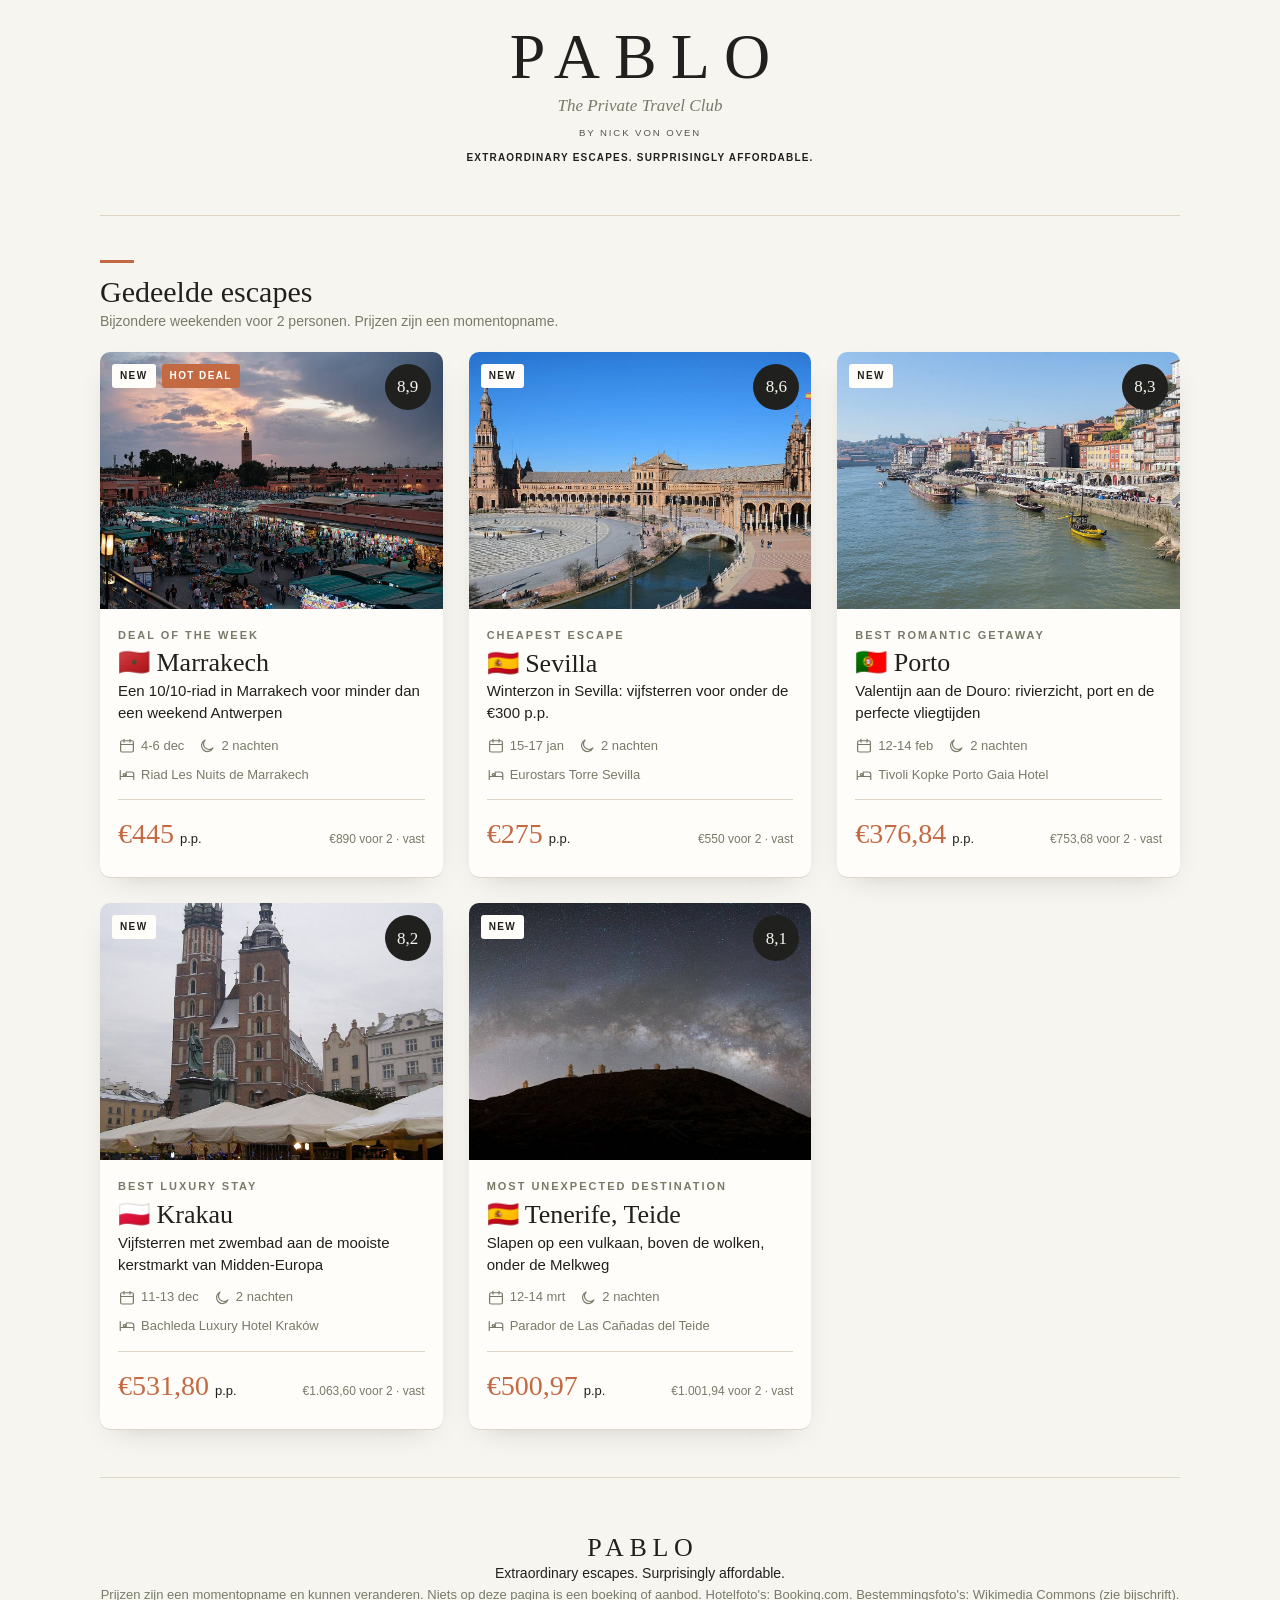
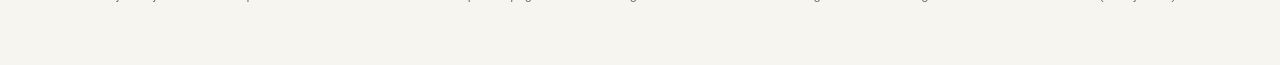
==== commit 0698f2b9: "Smaller byline Co-authored-by: nickvonoven-code <nickvonoven-code@users.noreply.github.com>" ====
--- a/index.html
+++ b/index.html
@@ -9,7 +9,7 @@
 <meta name="twitter:card" content="summary_large_image"><meta name="twitter:title" content="PABLO · Gedeelde escapes">
 <meta name="twitter:description" content="Bijzondere weekenden voor 2 personen, met gecontroleerde prijzen."><meta name="twitter:image" content="https://nickvonoven-code.github.io/pablo-escapes/img/og-marrakech-dec-2026.jpg">
 <link rel="stylesheet" href="assets/style.css"></head><body><svg width="0" height="0" style="position:absolute"><defs><symbol id="i-plane" viewBox="0 0 24 24" fill="none" stroke="currentColor" stroke-width="1.6" stroke-linecap="round" stroke-linejoin="round"><path d="M2.5 19h19M10.5 13.5 4 11l1.5-1.5 7 1 4.5-4.5c.8-.8 2.2-.8 3 0s.8 2.2 0 3l-4.5 4.5 1 7L15 22l-2.5-6.5-3 3V21l-1.5 1-1-3-3-1 1-1.5h2.5z"/></symbol><symbol id="i-bed" viewBox="0 0 24 24" fill="none" stroke="currentColor" stroke-width="1.6" stroke-linecap="round" stroke-linejoin="round"><path d="M3 18V6M3 14h18v4M21 14v-3a3 3 0 0 0-3-3h-7v6M7 11.5a1.5 1.5 0 1 0 0-.01"/></symbol><symbol id="i-moon" viewBox="0 0 24 24" fill="none" stroke="currentColor" stroke-width="1.6" stroke-linecap="round" stroke-linejoin="round"><path d="M20 14.5A8 8 0 1 1 9.5 4a6.5 6.5 0 0 0 10.5 10.5z"/></symbol><symbol id="i-cal" viewBox="0 0 24 24" fill="none" stroke="currentColor" stroke-width="1.6" stroke-linecap="round" stroke-linejoin="round"><rect x="3.5" y="5" width="17" height="15" rx="2"/><path d="M3.5 10h17M8 3v4M16 3v4"/></symbol><symbol id="i-bag" viewBox="0 0 24 24" fill="none" stroke="currentColor" stroke-width="1.6" stroke-linecap="round" stroke-linejoin="round"><rect x="3" y="7.5" width="18" height="12.5" rx="2"/><path d="M9 7.5V5.5a1.5 1.5 0 0 1 1.5-1.5h3A1.5 1.5 0 0 1 15 5.5v2M3 13h18"/></symbol><symbol id="i-star" viewBox="0 0 24 24" fill="none" stroke="currentColor" stroke-width="1.6" stroke-linecap="round" stroke-linejoin="round"><path d="m12 3.5 2.6 5.3 5.9.9-4.3 4.1 1 5.8L12 16.9l-5.2 2.7 1-5.8L3.5 9.7l5.9-.9z"/></symbol><symbol id="i-train" viewBox="0 0 24 24" fill="none" stroke="currentColor" stroke-width="1.6" stroke-linecap="round" stroke-linejoin="round"><rect x="5" y="3.5" width="14" height="13" rx="3"/><path d="M5 10.5h14M8.5 20.5l1.5-4M15.5 20.5l-1.5-4M9 13.5h.01M15 13.5h.01"/></symbol><symbol id="i-car" viewBox="0 0 24 24" fill="none" stroke="currentColor" stroke-width="1.6" stroke-linecap="round" stroke-linejoin="round"><path d="M5 16.5V12l2-5h10l2 5v4.5M3.5 16.5h17M7 19.5v-3M17 19.5v-3M7.5 13.5h.01M16.5 13.5h.01"/></symbol><symbol id="i-clock" viewBox="0 0 24 24" fill="none" stroke="currentColor" stroke-width="1.6" stroke-linecap="round" stroke-linejoin="round"><circle cx="12" cy="12" r="8.5"/><path d="M12 7.5V12l3 2"/></symbol><symbol id="i-back" viewBox="0 0 24 24" fill="none" stroke="currentColor" stroke-width="1.6" stroke-linecap="round" stroke-linejoin="round"><path d="M15 5 8 12l7 7"/></symbol><symbol id="i-pin" viewBox="0 0 24 24" fill="none" stroke="currentColor" stroke-width="1.6" stroke-linecap="round" stroke-linejoin="round"><path d="M12 21s-6.5-6-6.5-11a6.5 6.5 0 0 1 13 0c0 5-6.5 11-6.5 11z"/><circle cx="12" cy="10" r="2.3"/></symbol><symbol id="i-sun" viewBox="0 0 24 24" fill="none" stroke="currentColor" stroke-width="1.6" stroke-linecap="round" stroke-linejoin="round"><circle cx="12" cy="12" r="4"/><path d="M12 2.5v2M12 19.5v2M2.5 12h2M19.5 12h2M5.3 5.3l1.4 1.4M17.3 17.3l1.4 1.4M5.3 18.7l1.4-1.4M17.3 6.7l1.4-1.4"/></symbol><symbol id="i-ext" viewBox="0 0 24 24" fill="none" stroke="currentColor" stroke-width="1.6" stroke-linecap="round" stroke-linejoin="round"><path d="M14 4h6v6M20 4l-9 9M18 14v5a1 1 0 0 1-1 1H5a1 1 0 0 1-1-1V7a1 1 0 0 1 1-1h5"/></symbol><symbol id="i-wallet" viewBox="0 0 24 24" fill="none" stroke="currentColor" stroke-width="1.6" stroke-linecap="round" stroke-linejoin="round"><rect x="3" y="6" width="18" height="14" rx="2"/><path d="M3 10h18M16 15h.01M6 6l9-3 1.5 3"/></symbol><symbol id="i-list" viewBox="0 0 24 24" fill="none" stroke="currentColor" stroke-width="1.6" stroke-linecap="round" stroke-linejoin="round"><path d="M9 6h11M9 12h11M9 18h11M4 6h.01M4 12h.01M4 18h.01"/></symbol></defs></svg>
-<div class="home"><header class="mast"><div class="mast-in"><a href="" class="logo" style="text-decoration:none;color:inherit">PABLO</a><div class="sub">The Private Travel Club</div><div class="byline" style="font-size:.78rem;letter-spacing:.18em;text-transform:uppercase;opacity:.75;margin-top:.35rem">By Nick von Oven</div><div class="tag">Extraordinary escapes. Surprisingly affordable.</div></div></header><div class="wrap"><section class="sec"><div class="sec-h"><h2>Gedeelde escapes</h2><p>Bijzondere weekenden voor 2 personen. Prijzen zijn een momentopname.</p></div><div class="grid"><a class="card" href="marrakech-dec-2026/"><div class="card-img"><img class="ph" src="img/mar-d1.jpg" alt="Bestemming: Jemaa el-Fnaa bij zonsondergang (Wikimedia Commons)" loading="lazy"><div class="badges"><span class="badge b-new">NEW</span><span class="badge b-hot">HOT DEAL</span></div><div class="score">8,9</div></div>
+<div class="home"><header class="mast"><div class="mast-in"><a href="" class="logo" style="text-decoration:none;color:inherit">PABLO</a><div class="sub">The Private Travel Club</div><div class="byline" style="font-size:.6rem;letter-spacing:.2em;text-transform:uppercase;opacity:.75;margin-top:.35rem">By Nick von Oven</div><div class="tag">Extraordinary escapes. Surprisingly affordable.</div></div></header><div class="wrap"><section class="sec"><div class="sec-h"><h2>Gedeelde escapes</h2><p>Bijzondere weekenden voor 2 personen. Prijzen zijn een momentopname.</p></div><div class="grid"><a class="card" href="marrakech-dec-2026/"><div class="card-img"><img class="ph" src="img/mar-d1.jpg" alt="Bestemming: Jemaa el-Fnaa bij zonsondergang (Wikimedia Commons)" loading="lazy"><div class="badges"><span class="badge b-new">NEW</span><span class="badge b-hot">HOT DEAL</span></div><div class="score">8,9</div></div>
 <div class="card-body"><div class="kicker">Deal of the Week</div><h3>🇲🇦 Marrakech</h3><p class="hl">Een 10/10-riad in Marrakech voor minder dan een weekend Antwerpen</p>
 <ul class="meta"><li><svg class="ic" viewBox="0 0 24 24" aria-hidden="true"><use href="#i-cal"/></svg>4-6 dec</li><li><svg class="ic" viewBox="0 0 24 24" aria-hidden="true"><use href="#i-moon"/></svg>2 nachten</li><li><svg class="ic" viewBox="0 0 24 24" aria-hidden="true"><use href="#i-bed"/></svg>Riad Les Nuits de Marrakech</li></ul>
 <div class="price"><span class="pp">€445</span><span class="unit">p.p.</span><span class="tot">€890 voor 2 · vast</span></div></div></a><a class="card" href="sevilla-jan-2027/"><div class="card-img"><img class="ph" src="img/sev-d1.jpg" alt="Bestemming: Plaza de España (Wikimedia Commons)" loading="lazy"><div class="badges"><span class="badge b-new">NEW</span></div><div class="score">8,6</div></div>
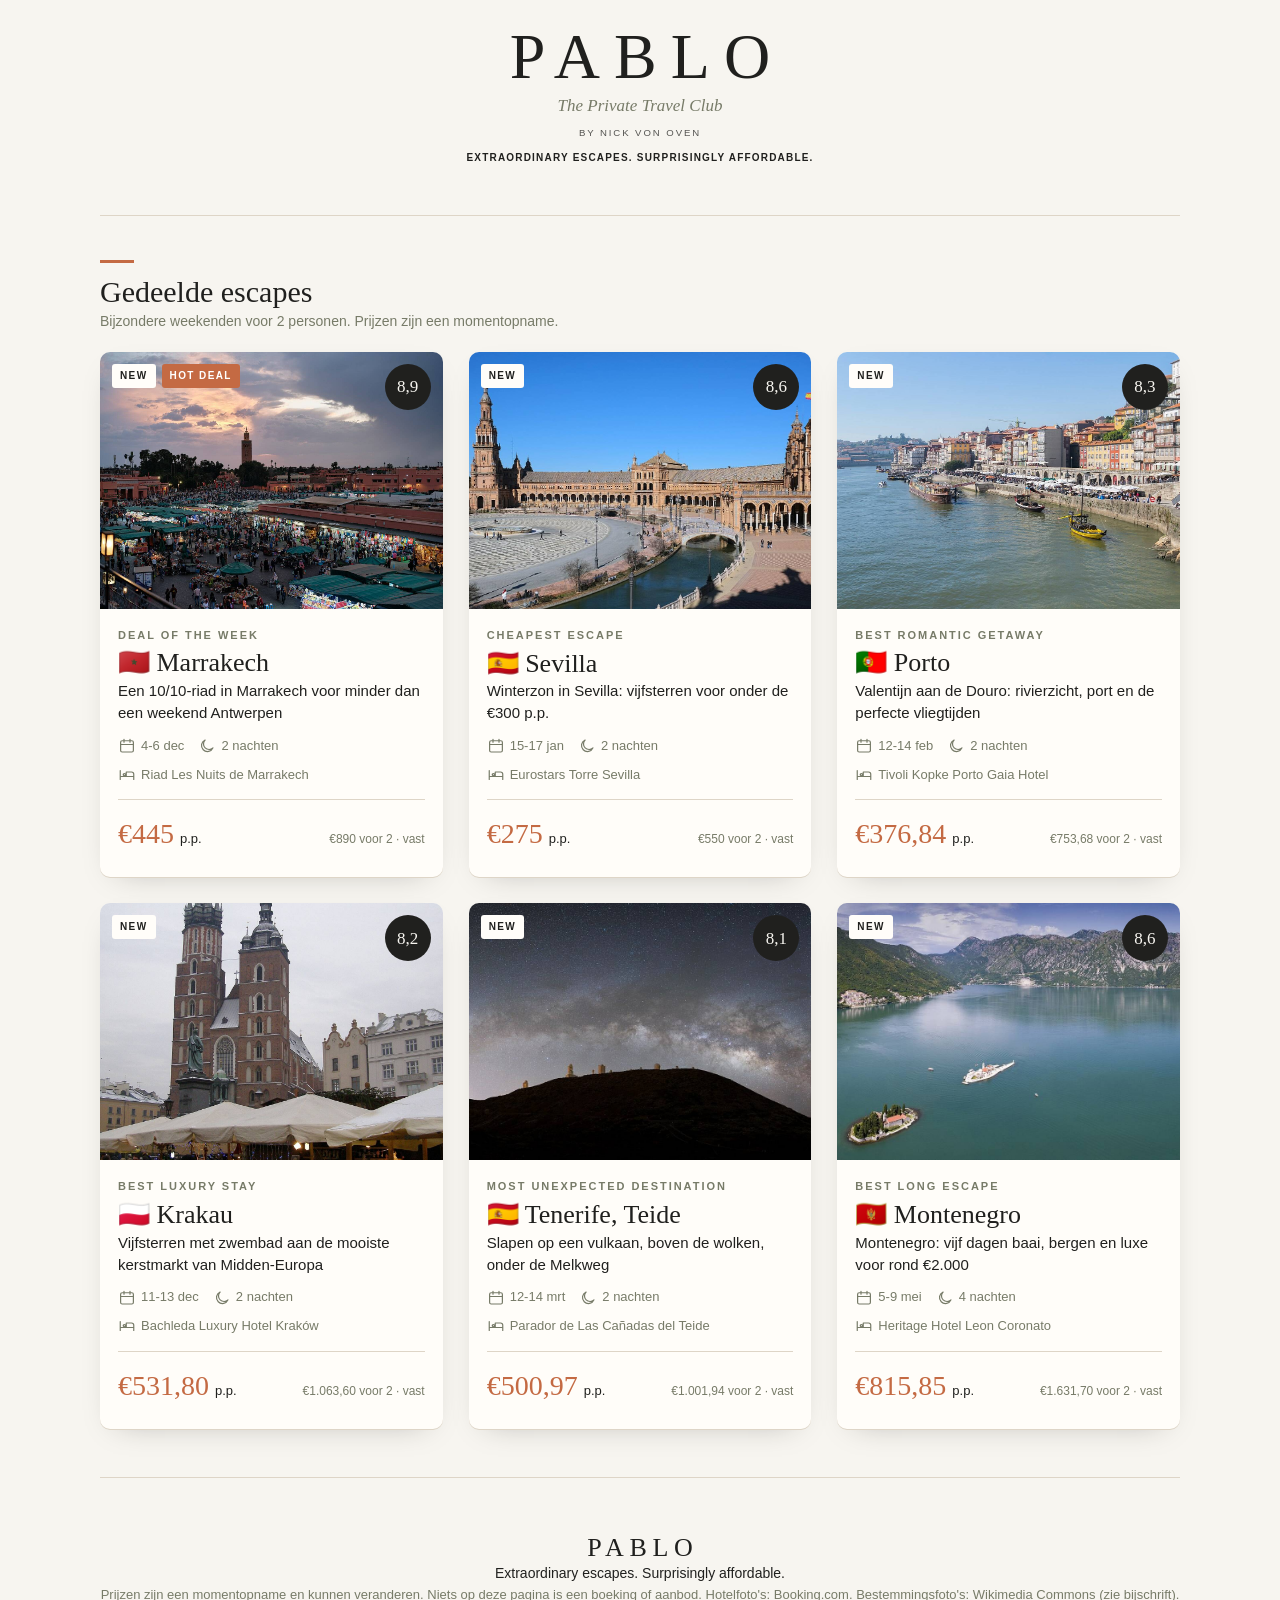
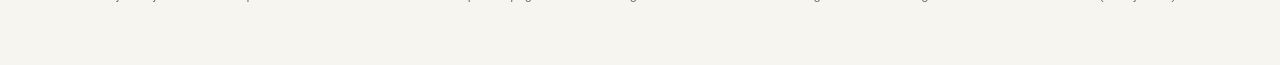
==== commit 2768b45f: "Add Montenegro May 2027 Co-authored-by: nickvonoven-code <nickvonoven-code@users.noreply.github.com>" ====
--- a/index.html
+++ b/index.html
@@ -24,4 +24,7 @@
 <div class="price"><span class="pp">€531,80</span><span class="unit">p.p.</span><span class="tot">€1.063,60 voor 2 · vast</span></div></div></a><a class="card" href="tenerife-teide-mrt-2027/"><div class="card-img"><img class="ph" src="img/tei-d3.jpg" alt="Bestemming: sterrenhemel boven het Teide-observatorium (Wikimedia Commons)" loading="lazy"><div class="badges"><span class="badge b-new">NEW</span></div><div class="score">8,1</div></div>
 <div class="card-body"><div class="kicker">Most Unexpected Destination</div><h3>🇪🇸 Tenerife, Teide</h3><p class="hl">Slapen op een vulkaan, boven de wolken, onder de Melkweg</p>
 <ul class="meta"><li><svg class="ic" viewBox="0 0 24 24" aria-hidden="true"><use href="#i-cal"/></svg>12-14 mrt</li><li><svg class="ic" viewBox="0 0 24 24" aria-hidden="true"><use href="#i-moon"/></svg>2 nachten</li><li><svg class="ic" viewBox="0 0 24 24" aria-hidden="true"><use href="#i-bed"/></svg>Parador de Las Cañadas del Teide</li></ul>
-<div class="price"><span class="pp">€500,97</span><span class="unit">p.p.</span><span class="tot">€1.001,94 voor 2 · vast</span></div></div></a></div></section><footer class="foot"><div class="logo s">PABLO</div><div>Extraordinary escapes. Surprisingly affordable.</div><div class="small">Prijzen zijn een momentopname en kunnen veranderen. Niets op deze pagina is een boeking of aanbod. Hotelfoto's: Booking.com. Bestemmingsfoto's: Wikimedia Commons (zie bijschrift).</div></footer></div></div></body></html>+<div class="price"><span class="pp">€500,97</span><span class="unit">p.p.</span><span class="tot">€1.001,94 voor 2 · vast</span></div></div></a><a class="card" href="montenegro-mei-2027/"><div class="card-img"><img class="ph" src="img/mne-d1.jpg" alt="Bestemming: Baai van Kotor bij Perast (Wikimedia Commons, Chensiyuan, CC BY-SA 4.0)" loading="lazy"><div class="badges"><span class="badge b-new">NEW</span></div><div class="score">8,6</div></div>
+<div class="card-body"><div class="kicker">Best Long Escape</div><h3>🇲🇪 Montenegro</h3><p class="hl">Montenegro: vijf dagen baai, bergen en luxe voor rond €2.000</p>
+<ul class="meta"><li><svg class="ic" viewBox="0 0 24 24" aria-hidden="true"><use href="#i-cal"/></svg>5-9 mei</li><li><svg class="ic" viewBox="0 0 24 24" aria-hidden="true"><use href="#i-moon"/></svg>4 nachten</li><li><svg class="ic" viewBox="0 0 24 24" aria-hidden="true"><use href="#i-bed"/></svg>Heritage Hotel Leon Coronato</li></ul>
+<div class="price"><span class="pp">€815,85</span><span class="unit">p.p.</span><span class="tot">€1.631,70 voor 2 · vast</span></div></div></a></div></section><footer class="foot"><div class="logo s">PABLO</div><div>Extraordinary escapes. Surprisingly affordable.</div><div class="small">Prijzen zijn een momentopname en kunnen veranderen. Niets op deze pagina is een boeking of aanbod. Hotelfoto's: Booking.com. Bestemmingsfoto's: Wikimedia Commons (zie bijschrift).</div></footer></div></div></body></html>
